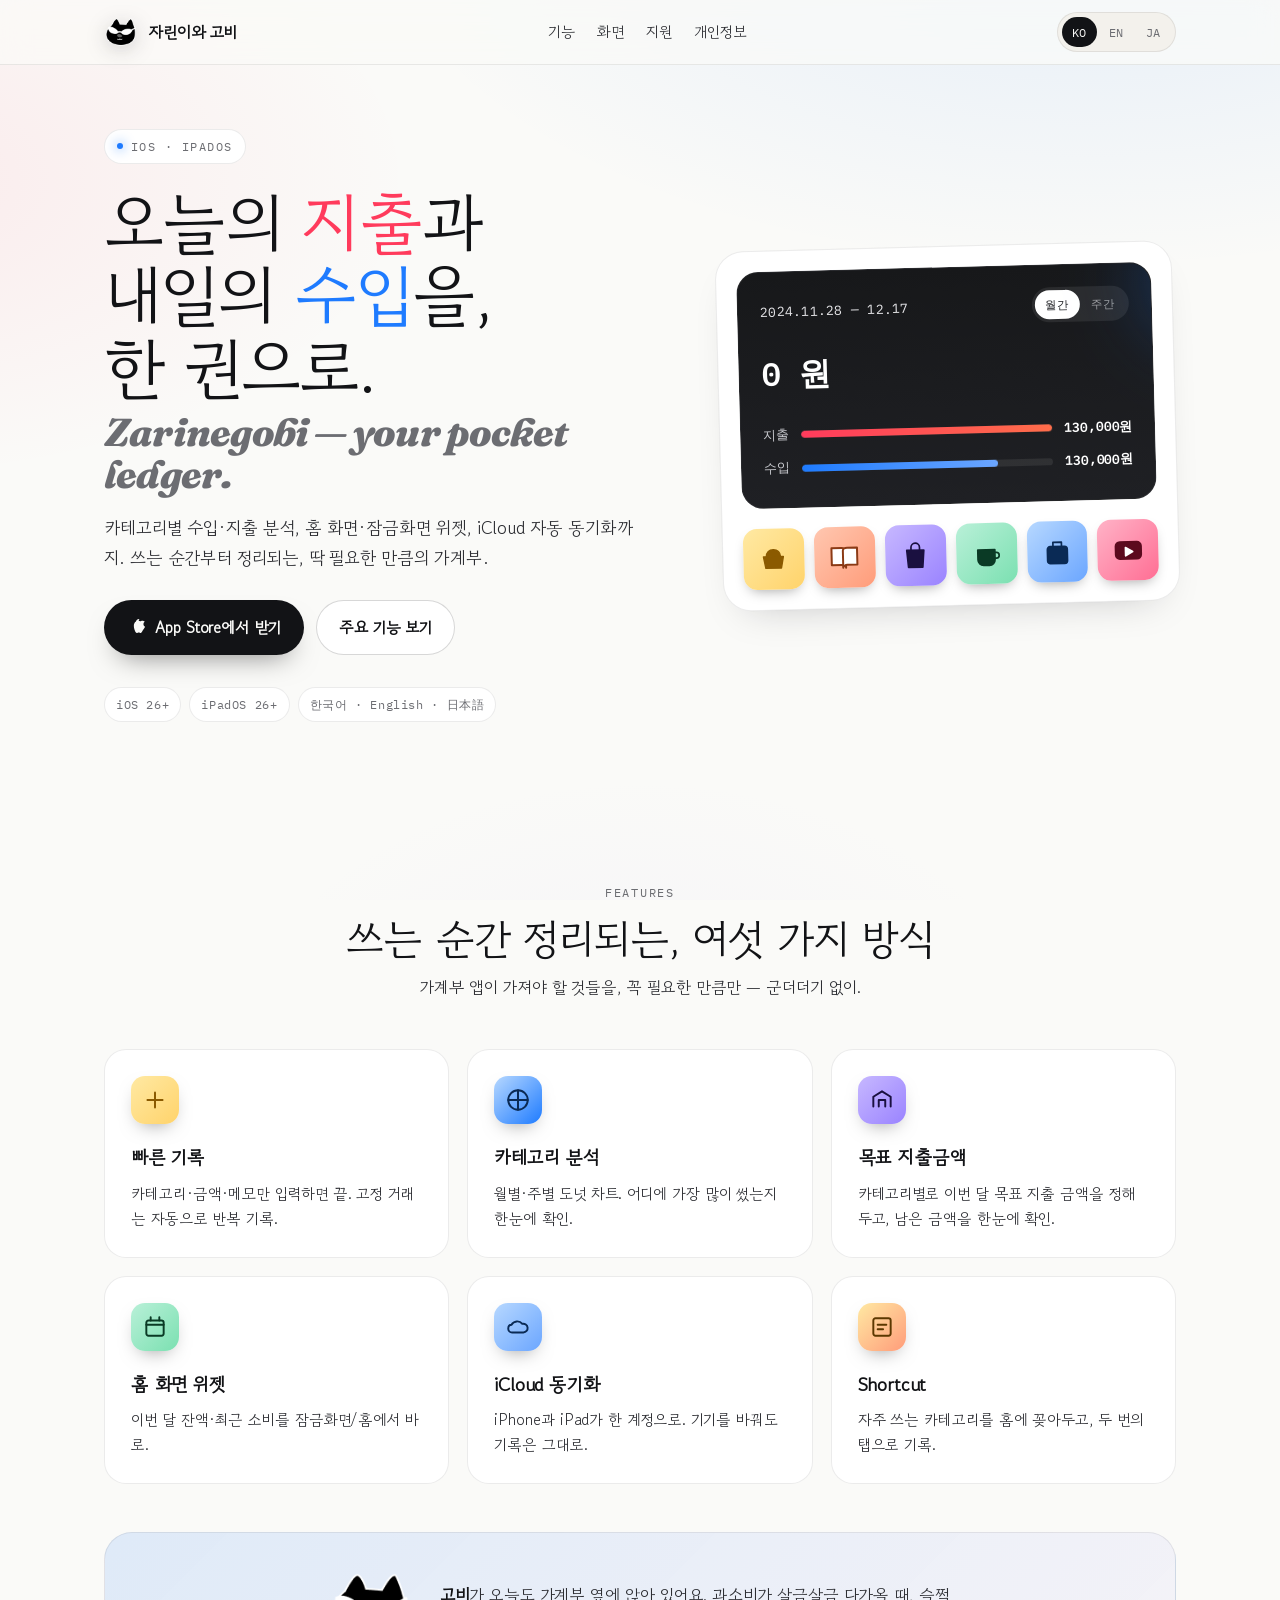
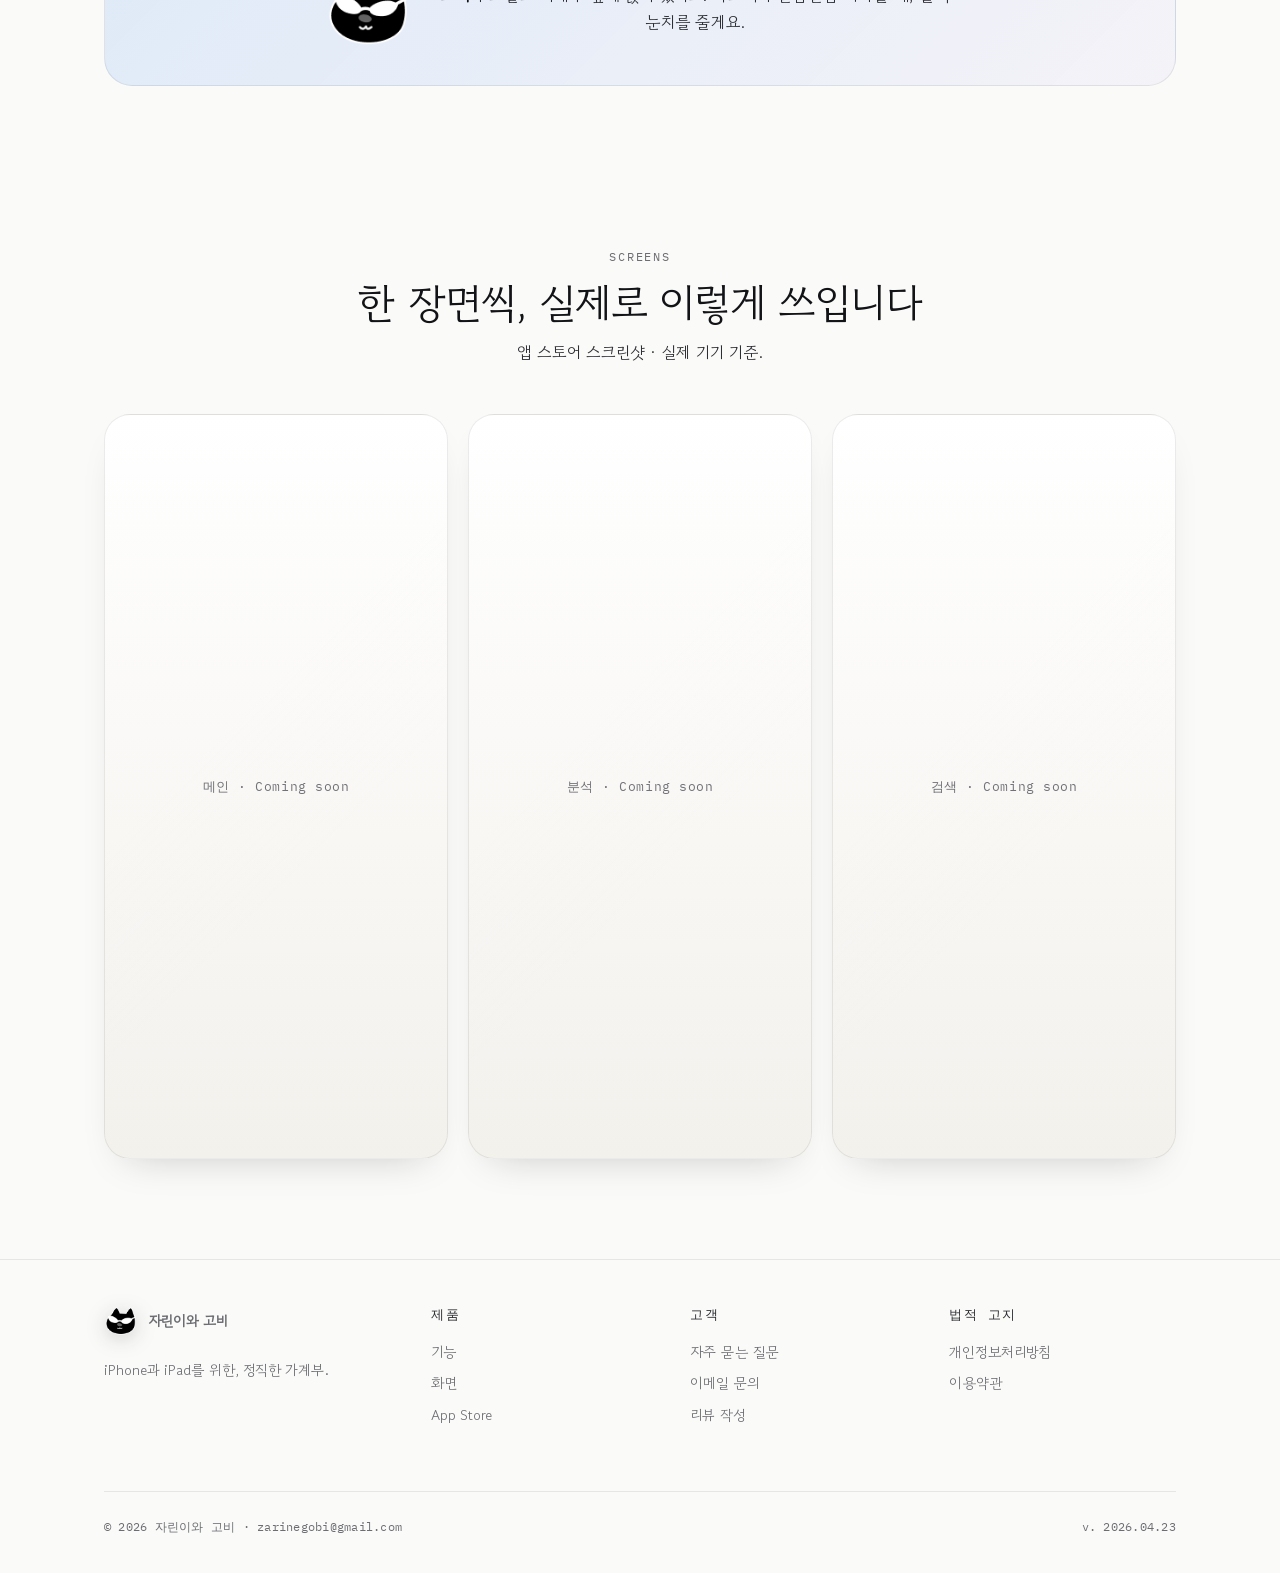
==== index.html @ 00aacf4f "fix: 랜딩 페이지 플랫폼·기능·용어 표기 정정 실제 앱 배포 상태와 웹사이트 주장의 불일치를 해소. 한/영/일 3개 랜딩을 동일한 기준으로 일괄 수정하고 README의 프로젝트" ====
<!DOCTYPE html>
<html lang="ko">
<head>
<meta charset="UTF-8" />
<meta name="viewport" content="width=device-width, initial-scale=1.0, viewport-fit=cover" />
<title>자린이와 고비 — 절약하고 싶은 당신을 위한 가계부</title>
<meta name="description" content="iPhone과 iPad를 위한 가계부. 카테고리 분석, 홈·잠금화면 위젯, iCloud 자동 동기화." />
<meta name="theme-color" content="#0A0A0B" media="(prefers-color-scheme: dark)" />
<meta name="theme-color" content="#FAFAF8" media="(prefers-color-scheme: light)" />
<link rel="canonical" href="https://project-strict-money-checking.github.io/" />
<link rel="alternate" hreflang="ko" href="https://project-strict-money-checking.github.io/" />
<link rel="alternate" hreflang="en" href="https://project-strict-money-checking.github.io/en/" />
<link rel="alternate" hreflang="ja" href="https://project-strict-money-checking.github.io/ja/" />
<link rel="alternate" hreflang="x-default" href="https://project-strict-money-checking.github.io/" />
<meta property="og:type" content="website" />
<meta property="og:locale" content="ko_KR" />
<meta property="og:title" content="자린이와 고비 — 절약하고 싶은 당신을 위한 가계부" />
<meta property="og:description" content="카테고리별 수입·지출 분석, 홈·잠금화면 위젯, iCloud 자동 동기화." />
<meta property="og:url" content="https://project-strict-money-checking.github.io/" />
<meta property="og:site_name" content="자린이와 고비" />
<meta name="twitter:card" content="summary_large_image" />
<link rel="icon" type="image/png" href="/assets/images/gobi.png" />
<link rel="apple-touch-icon" href="/assets/images/gobi.png" />
<link rel="stylesheet" href="/assets/css/style.css" />
</head>
<body>

<!-- ============================== HEADER ============================== -->
<header class="site-header">
  <div class="container">
    <a class="brand" href="/" aria-label="자린이와 고비 홈">
      <img class="brand-mark" src="/assets/images/gobi.png" alt="" width="34" height="34" />
      <span>자린이와 고비</span>
    </a>
    <nav class="nav" aria-label="주요 메뉴">
      <a href="#features">기능</a>
      <a href="#screenshots">화면</a>
      <a href="/support/">지원</a>
      <a href="/privacy/">개인정보</a>
    </nav>
    <div class="lang-switch" aria-label="언어 선택">
      <a href="/" class="active" aria-current="page">KO</a>
      <a href="/en/">EN</a>
      <a href="/ja/">JA</a>
    </div>
  </div>
</header>

<main>

<!-- ============================== HERO ============================== -->
<section class="hero">
  <div class="container hero-grid">
    <div class="hero-copy">
      <span class="eyebrow reveal d1"><span class="dot"></span> iOS · iPadOS</span>
      <h1 class="reveal d2">
        오늘의 <span class="accent-expense">지출</span>과<br />
        내일의 <span class="accent-income">수입</span>을,<br />
        한 권으로.
        <span class="en">Zarinegobi — your pocket ledger.</span>
      </h1>
      <p class="lead reveal d3">
        카테고리별 수입·지출 분석, 홈 화면·잠금화면 위젯, iCloud 자동 동기화까지.
        쓰는 순간부터 정리되는, 딱 필요한 만큼의 가계부.
      </p>
      <div class="cta-row reveal d4">
        <a class="btn btn-primary" href="https://apps.apple.com/app/id6740001506" rel="noopener">
          <svg viewBox="0 0 24 24" fill="currentColor" aria-hidden="true"><path d="M16.365 1.43c0 1.14-.48 2.24-1.25 3.03-.83.86-2.19 1.53-3.32 1.44-.13-1.14.41-2.32 1.21-3.11.87-.86 2.3-1.52 3.36-1.36ZM20.5 17.38c-.55 1.27-1.22 2.51-2.27 2.54-1.04.03-1.38-.62-2.57-.62-1.19 0-1.57.59-2.56.64-1.05.05-1.85-1.37-2.41-2.62-1.66-3.65-2.94-10.31 1.24-12.76 1.03-.61 2.1-.94 3.15-.95 1.02-.02 1.99.69 2.62.69.63 0 1.8-.85 3.04-.72.52.02 1.98.21 2.92 1.58-.08.05-1.75 1.02-1.74 3.04.02 2.42 2.12 3.22 2.15 3.23-.02.06-.33 1.14-1.1 2.26Z"/></svg>
          App Store에서 받기
        </a>
        <a class="btn btn-secondary" href="#features">주요 기능 보기</a>
      </div>
      <div class="platform-badges reveal d5">
        <span>iOS 26+</span>
        <span>iPadOS 26+</span>
        <span>한국어 · English · 日本語</span>
      </div>
    </div>

    <!-- Hero Visual (앱 잔액 카드 재현) -->
    <div class="hero-visual reveal d3" aria-hidden="true">
      <div class="phone-card">
        <div class="balance-card">
          <div class="balance-head">
            <span class="period">2024.11.28 — 12.17</span>
            <span class="toggle-pill"><span class="active">월간</span><span>주간</span></span>
          </div>
          <div class="balance-amount">0 원</div>
          <div class="flow-row">
            <span class="label">지출</span>
            <span class="flow-bar expense"></span>
            <span class="amount">130,000원</span>
          </div>
          <div class="flow-row">
            <span class="label">수입</span>
            <span class="flow-bar income"></span>
            <span class="amount">130,000원</span>
          </div>
        </div>

        <!-- Category chip row (앱 아이콘 팔레트 재현) -->
        <div class="chip-row">
          <div class="chip" style="--c1:#FFE9A3; --c2:#FFD36B" title="식비">
            <svg viewBox="0 0 24 24" fill="#8B5A00" stroke="#8B5A00" stroke-width="1" stroke-linejoin="round"><path d="M5 10h14l-1.5 8h-11L5 10Z"/><path d="M7 10c0-3 2-5 5-5s5 2 5 5"/></svg>
          </div>
          <div class="chip" style="--c1:#FFC7B0; --c2:#FF9C7A" title="교육">
            <svg viewBox="0 0 24 24" fill="none" stroke="#8B3A15" stroke-width="1.4" stroke-linejoin="round"><path d="M3 5h7c1.5 0 3 .8 3 2v12c0-1-1.5-2-3-2H3V5Z" fill="#FFF"/><path d="M21 5h-7c-1.5 0-3 .8-3 2v12c0-1 1.5-2 3-2h7V5Z" fill="#FFF"/></svg>
          </div>
          <div class="chip" style="--c1:#C7B8FF; --c2:#9A83FF" title="쇼핑">
            <svg viewBox="0 0 24 24" fill="#1A1040" stroke="#1A1040" stroke-width="1.2" stroke-linejoin="round"><path d="M6 8h12l-1 12H7L6 8Z" fill="#1A1040"/><path d="M9 8V6a3 3 0 1 1 6 0v2" fill="none" stroke-linecap="round"/></svg>
          </div>
          <div class="chip" style="--c1:#B9F0D8; --c2:#7BE0B1" title="카페">
            <svg viewBox="0 0 24 24" fill="#0A3A25" stroke="#0A3A25" stroke-width="1.2" stroke-linejoin="round"><path d="M6 9h12v7a4 4 0 0 1-4 4h-4a4 4 0 0 1-4-4V9Z"/><path d="M18 11h1a2 2 0 0 1 0 4h-1" fill="none"/></svg>
          </div>
          <div class="chip" style="--c1:#B7D8FF; --c2:#6BA6FF" title="여행">
            <svg viewBox="0 0 24 24" fill="#0A2A55" stroke="#0A2A55" stroke-width="1.2" stroke-linejoin="round"><rect x="5" y="8" width="14" height="12" rx="2"/><path d="M9 8V5h6v3" fill="none" stroke-linecap="round"/></svg>
          </div>
          <div class="chip" style="--c1:#FFB3C7; --c2:#FF6E94" title="구독">
            <svg viewBox="0 0 24 24" fill="#5C0A1E" stroke="#5C0A1E" stroke-width="1.2" stroke-linejoin="round"><rect x="3" y="6" width="18" height="12" rx="3"/><path d="m10 10 5 2.9-5 2.9v-5.8Z" fill="#fff" stroke="#fff"/></svg>
          </div>
        </div>
      </div>
    </div>
  </div>
</section>

<!-- ============================== FEATURES ============================== -->
<section id="features">
  <div class="container">
    <div class="section-head">
      <div class="tag">FEATURES</div>
      <h2>쓰는 순간 정리되는, 여섯 가지 방식</h2>
      <p>가계부 앱이 가져야 할 것들을, 꼭 필요한 만큼만 — 군더더기 없이.</p>
    </div>

    <div class="feature-grid">
      <article class="feature-card reveal d1">
        <span class="feature-icon" style="--c1:#FFE9A3; --c2:#FFD36B">
          <svg viewBox="0 0 24 24" fill="none" stroke="#8B5A00" stroke-width="1.8" stroke-linecap="round" stroke-linejoin="round"><path d="M12 5v14M5 12h14"/></svg>
        </span>
        <h3>빠른 기록</h3>
        <p>카테고리·금액·메모만 입력하면 끝. 고정 거래는 자동으로 반복 기록.</p>
      </article>

      <article class="feature-card reveal d2">
        <span class="feature-icon" style="--c1:#B7D8FF; --c2:#1E7BFF">
          <svg viewBox="0 0 24 24" fill="none" stroke="#0A2A55" stroke-width="1.8" stroke-linecap="round" stroke-linejoin="round"><circle cx="12" cy="12" r="9"/><path d="M12 3v18M3 12h18"/></svg>
        </span>
        <h3>카테고리 분석</h3>
        <p>월별·주별 도넛 차트. 어디에 가장 많이 썼는지 한눈에 확인.</p>
      </article>

      <article class="feature-card reveal d3">
        <span class="feature-icon" style="--c1:#C7B8FF; --c2:#9A83FF">
          <svg viewBox="0 0 24 24" fill="none" stroke="#1A1040" stroke-width="1.8" stroke-linecap="round" stroke-linejoin="round"><path d="M4 18V9l8-5 8 5v9"/><path d="M9 18v-6h6v6"/></svg>
        </span>
        <h3>목표 지출금액</h3>
        <p>카테고리별로 이번 달 목표 지출 금액을 정해 두고, 남은 금액을 한눈에 확인.</p>
      </article>

      <article class="feature-card reveal d4">
        <span class="feature-icon" style="--c1:#B9F0D8; --c2:#7BE0B1">
          <svg viewBox="0 0 24 24" fill="none" stroke="#0A3A25" stroke-width="1.8" stroke-linecap="round" stroke-linejoin="round"><rect x="4" y="6" width="16" height="14" rx="2"/><path d="M8 3v3M16 3v3M4 10h16"/></svg>
        </span>
        <h3>홈 화면 위젯</h3>
        <p>이번 달 잔액·최근 소비를 잠금화면/홈에서 바로.</p>
      </article>

      <article class="feature-card reveal d5">
        <span class="feature-icon" style="--c1:#B7D8FF; --c2:#6BA6FF">
          <svg viewBox="0 0 24 24" fill="none" stroke="#0A2A55" stroke-width="1.8" stroke-linecap="round" stroke-linejoin="round"><path d="M6 10c-2 0-3 1.5-3 3.5S4.5 17 6.5 17H17a4 4 0 1 0-1-7.9A6 6 0 0 0 6 10Z"/></svg>
        </span>
        <h3>iCloud 동기화</h3>
        <p>iPhone과 iPad가 한 계정으로. 기기를 바꿔도 기록은 그대로.</p>
      </article>

      <article class="feature-card reveal d6">
        <span class="feature-icon" style="--c1:#FFE9A3; --c2:#FF9C7A">
          <svg viewBox="0 0 24 24" fill="none" stroke="#5C3800" stroke-width="1.8" stroke-linecap="round" stroke-linejoin="round"><path d="M4 6a2 2 0 0 1 2-2h12a2 2 0 0 1 2 2v12a2 2 0 0 1-2 2H6a2 2 0 0 1-2-2V6Z"/><path d="M8 10h8M8 14h5"/></svg>
        </span>
        <h3>Shortcut</h3>
        <p>자주 쓰는 카테고리를 홈에 꽂아두고, 두 번의 탭으로 기록.</p>
      </article>
    </div>

    <div class="mascot-strip reveal d6">
      <img class="mascot" src="/assets/images/gobi.png" alt="" width="88" height="88" />
      <p>
        <strong>고비</strong>가 오늘도 가계부 옆에 앉아 있어요.
        과소비가 살금살금 다가올 때, 슬쩍 눈치를 줄게요.
      </p>
    </div>
  </div>
</section>

<!-- ============================== SCREENSHOTS ============================== -->
<section id="screenshots">
  <div class="container">
    <div class="section-head">
      <div class="tag">SCREENS</div>
      <h2>한 장면씩, 실제로 이렇게 쓰입니다</h2>
      <p>앱 스토어 스크린샷 · 실제 기기 기준.</p>
    </div>
    <div class="shots">
      <div class="shot" aria-label="메인 화면 스크린샷 준비 중">메인 · Coming soon</div>
      <div class="shot" aria-label="분석 화면 스크린샷 준비 중">분석 · Coming soon</div>
      <div class="shot" aria-label="검색 화면 스크린샷 준비 중">검색 · Coming soon</div>
    </div>
  </div>
</section>

</main>

<!-- ============================== FOOTER ============================== -->
<footer class="site-footer">
  <div class="container">
    <div class="about-col">
      <div class="brand" style="margin-bottom: 10px;">
        <img class="brand-mark" src="/assets/images/gobi.png" alt="" width="34" height="34" />
        <span>자린이와 고비</span>
      </div>
      <p>iPhone과 iPad를 위한, 정직한 가계부.</p>
    </div>
    <div>
      <h4>제품</h4>
      <ul>
        <li><a href="#features">기능</a></li>
        <li><a href="#screenshots">화면</a></li>
        <li><a href="https://apps.apple.com/app/id6740001506" rel="noopener">App Store</a></li>
      </ul>
    </div>
    <div>
      <h4>고객</h4>
      <ul>
        <li><a href="/support/">자주 묻는 질문</a></li>
        <li><a href="mailto:zarinegobi@gmail.com">이메일 문의</a></li>
        <li><a href="https://apps.apple.com/app/id6740001506?action=write-review" rel="noopener">리뷰 작성</a></li>
      </ul>
    </div>
    <div>
      <h4>법적 고지</h4>
      <ul>
        <li><a href="/privacy/">개인정보처리방침</a></li>
        <li><a href="/terms/">이용약관</a></li>
      </ul>
    </div>
    <div class="legal-line">
      <span>© 2026 자린이와 고비 · zarinegobi@gmail.com</span>
      <span>v. 2026.04.23</span>
    </div>
  </div>
</footer>

</body>
</html>
---- assets/css/style.css ----
/* ==========================================================================
   자린이와 고비 — Pocket Ledger
   앱 브랜드 DNA를 웹으로 확장: 다크 우선, 파스텔 칩, 또렷한 레드/블루 시그널
   ========================================================================== */

/* ---------- Fonts ---------- */
@import url("https://fonts.googleapis.com/css2?family=Gowun+Dodum&family=IBM+Plex+Mono:wght@400;500;600&family=Fraunces:opsz,wght@9..144,400;9..144,600;9..144,800&display=swap");

/* ---------- Reset ---------- */
*, *::before, *::after { box-sizing: border-box; }
html, body, h1, h2, h3, h4, h5, h6, p, ul, ol, figure, blockquote { margin: 0; padding: 0; }
ul, ol { list-style: none; }
a { color: inherit; text-decoration: none; }
img, svg { display: block; max-width: 100%; }
button { font: inherit; border: 0; background: none; cursor: pointer; color: inherit; }

/* ---------- Design Tokens ---------- */
:root {
  /* Dark (default) */
  --bg:         #0A0A0B;
  --surface:   #17181A;
  --surface-2: #1F2024;
  --hairline:  rgba(255, 255, 255, 0.08);
  --hairline-strong: rgba(255, 255, 255, 0.14);
  --ink:       #F5F5F7;
  --ink-dim:   #C8C9CE;
  --muted:     #8A8B90;

  /* Financial signals (앱과 동일 톤) */
  --expense:   #FF3B5C;
  --income:    #1E7BFF;

  /* Pastel chips (카테고리 아이콘 계열) */
  --chip-cream:    #FFE9A3;
  --chip-cream-2:  #FFD36B;
  --chip-mint:     #B9F0D8;
  --chip-mint-2:   #7BE0B1;
  --chip-lavender: #C7B8FF;
  --chip-lavender-2:#9A83FF;
  --chip-peach:    #FFC7B0;
  --chip-peach-2:  #FF9C7A;
  --chip-sky:      #B7D8FF;
  --chip-rose:     #FFB3C7;

  /* Radius & shadow */
  --r-sm: 10px;
  --r-md: 16px;
  --r-lg: 22px;
  --r-xl: 28px;
  --r-pill: 999px;
  --shadow-card: 0 1px 0 rgba(255,255,255,0.04) inset, 0 20px 40px -20px rgba(0,0,0,0.6);
  --shadow-hover: 0 1px 0 rgba(255,255,255,0.06) inset, 0 28px 50px -22px rgba(0,0,0,0.7);

  /* Typography scale */
  --font-body: "Gowun Dodum", ui-sans-serif, system-ui, -apple-system, "Apple SD Gothic Neo", sans-serif;
  --font-mono: "IBM Plex Mono", ui-monospace, SFMono-Regular, Menlo, monospace;
  --font-display: "Fraunces", "Gowun Dodum", serif;

  /* Motion */
  --ease: cubic-bezier(0.2, 0.7, 0.2, 1);
}

@media (prefers-color-scheme: light) {
  :root {
    --bg:         #FAFAF8;
    --surface:   #FFFFFF;
    --surface-2: #F3F1EC;
    --hairline:  rgba(10, 10, 11, 0.08);
    --hairline-strong: rgba(10, 10, 11, 0.16);
    --ink:       #121316;
    --ink-dim:   #2D2E33;
    --muted:     #6C6D72;
    --shadow-card: 0 1px 0 rgba(255,255,255,1) inset, 0 18px 40px -24px rgba(20,20,30,0.25);
    --shadow-hover: 0 1px 0 rgba(255,255,255,1) inset, 0 26px 48px -26px rgba(20,20,30,0.35);
  }
}

/* ---------- Base ---------- */
html {
  font-size: 16px;
  scroll-behavior: smooth;
  -webkit-font-smoothing: antialiased;
  -moz-osx-font-smoothing: grayscale;
  text-rendering: optimizeLegibility;
}
body {
  font-family: var(--font-body);
  background: var(--bg);
  color: var(--ink);
  line-height: 1.65;
  letter-spacing: -0.005em;
  min-height: 100vh;
  overflow-x: hidden;
  background-image:
    radial-gradient(1200px 600px at 85% -10%, rgba(30, 123, 255, 0.10), transparent 60%),
    radial-gradient(900px 500px at -10% 20%, rgba(255, 59, 92, 0.08), transparent 60%),
    radial-gradient(700px 500px at 50% 120%, rgba(199, 184, 255, 0.10), transparent 60%);
  background-attachment: fixed;
}

::selection { background: var(--expense); color: #fff; }

/* ---------- Layout ---------- */
.container {
  width: 100%;
  max-width: 1120px;
  margin: 0 auto;
  padding: 0 24px;
}
@media (max-width: 640px) {
  .container { padding: 0 18px; }
}

/* ---------- Header ---------- */
.site-header {
  position: sticky;
  top: 0;
  z-index: 50;
  backdrop-filter: saturate(180%) blur(14px);
  -webkit-backdrop-filter: saturate(180%) blur(14px);
  background: color-mix(in oklab, var(--bg) 78%, transparent);
  border-bottom: 1px solid var(--hairline);
}
.site-header .container {
  display: flex;
  align-items: center;
  justify-content: space-between;
  min-height: 64px;
  gap: 16px;
}
.brand {
  display: inline-flex;
  align-items: center;
  gap: 10px;
  font-weight: 600;
  letter-spacing: -0.01em;
}
.brand-mark {
  width: 34px;
  height: 34px;
  display: inline-block;
  object-fit: contain;
  filter: drop-shadow(0 4px 10px rgba(0, 0, 0, 0.25));
}
@media (prefers-color-scheme: light) {
  .brand-mark { filter: drop-shadow(0 4px 10px rgba(20, 20, 30, 0.18)); }
}
.nav {
  display: flex;
  gap: 22px;
  font-size: 0.94rem;
}
.nav a { color: var(--ink-dim); transition: color 0.2s var(--ease); }
.nav a:hover { color: var(--ink); }
.lang-switch {
  display: inline-flex;
  gap: 2px;
  padding: 4px;
  border-radius: var(--r-pill);
  background: var(--surface-2);
  border: 1px solid var(--hairline);
  font-family: var(--font-mono);
  font-size: 0.78rem;
}
.lang-switch a {
  padding: 5px 10px;
  border-radius: var(--r-pill);
  color: var(--muted);
  letter-spacing: 0.04em;
}
.lang-switch a.active {
  background: var(--ink);
  color: var(--bg);
}
@media (max-width: 720px) {
  .nav { display: none; }
}

/* ---------- Hero ---------- */
.hero {
  padding: 64px 0 80px;
  position: relative;
}
@media (max-width: 720px) { .hero { padding: 40px 0 48px; } }

.hero-grid {
  display: grid;
  grid-template-columns: 1.1fr 0.9fr;
  gap: 56px;
  align-items: center;
}
@media (max-width: 900px) {
  .hero-grid { grid-template-columns: 1fr; gap: 40px; }
}

.eyebrow {
  display: inline-flex;
  align-items: center;
  gap: 8px;
  font-family: var(--font-mono);
  font-size: 0.78rem;
  letter-spacing: 0.12em;
  text-transform: uppercase;
  color: var(--muted);
  padding: 6px 12px;
  border-radius: var(--r-pill);
  background: var(--surface);
  border: 1px solid var(--hairline);
}
.eyebrow .dot {
  width: 6px; height: 6px; border-radius: 50%;
  background: var(--income);
  box-shadow: 0 0 12px var(--income);
  animation: pulse 2.4s var(--ease) infinite;
}
@keyframes pulse {
  0%, 100% { opacity: 1; transform: scale(1); }
  50% { opacity: 0.55; transform: scale(0.85); }
}

.hero h1 {
  font-family: var(--font-body);
  font-size: clamp(2.2rem, 6.2vw, 4.2rem);
  line-height: 1.08;
  letter-spacing: -0.025em;
  margin: 22px 0 18px;
  font-weight: 400;
}
.hero h1 .accent-income { color: var(--income); }
.hero h1 .accent-expense { color: var(--expense); }
.hero h1 .en {
  display: block;
  font-family: var(--font-display);
  font-weight: 800;
  font-style: italic;
  font-size: 0.58em;
  letter-spacing: -0.02em;
  color: var(--muted);
  margin-top: 8px;
}
.hero p.lead {
  font-size: 1.1rem;
  color: var(--ink-dim);
  max-width: 540px;
  margin-bottom: 28px;
}
@media (max-width: 640px) {
  .hero p.lead { font-size: 1rem; }
}

.cta-row {
  display: flex;
  flex-wrap: wrap;
  gap: 12px;
  margin-bottom: 32px;
}
.btn {
  display: inline-flex;
  align-items: center;
  gap: 10px;
  padding: 14px 22px;
  border-radius: var(--r-pill);
  font-weight: 600;
  font-size: 0.98rem;
  transition: transform 0.25s var(--ease), box-shadow 0.25s var(--ease), background 0.2s var(--ease);
  border: 1px solid transparent;
}
.btn-primary {
  background: var(--ink);
  color: var(--bg);
  box-shadow: 0 14px 28px -14px rgba(0,0,0,0.5);
}
.btn-primary:hover { transform: translateY(-2px); box-shadow: 0 22px 36px -16px rgba(0,0,0,0.55); }
.btn-secondary {
  background: var(--surface);
  color: var(--ink);
  border-color: var(--hairline-strong);
}
.btn-secondary:hover { background: var(--surface-2); transform: translateY(-2px); }
.btn svg { width: 18px; height: 18px; }

.platform-badges {
  display: flex;
  flex-wrap: wrap;
  gap: 8px;
  font-family: var(--font-mono);
  font-size: 0.78rem;
  color: var(--muted);
  letter-spacing: 0.05em;
}
.platform-badges span {
  padding: 6px 11px;
  border-radius: var(--r-pill);
  background: var(--surface);
  border: 1px solid var(--hairline);
}

/* ---------- Hero Visual (앱 카드 재현) ---------- */
.hero-visual {
  position: relative;
  perspective: 1200px;
}
.phone-card {
  position: relative;
  padding: 20px;
  background: var(--surface);
  border: 1px solid var(--hairline);
  border-radius: var(--r-xl);
  box-shadow: var(--shadow-card);
  transform: rotate(-1.5deg);
  transition: transform 0.6s var(--ease);
}
.phone-card:hover { transform: rotate(0deg) translateY(-4px); }

.balance-card {
  padding: 22px;
  border-radius: var(--r-lg);
  background: linear-gradient(180deg, #17181A 0%, #1F2024 100%);
  border: 1px solid rgba(255,255,255,0.06);
  position: relative;
  overflow: hidden;
}
.balance-card::before {
  content: "";
  position: absolute;
  inset: -40% -40% auto auto;
  width: 220px; height: 220px;
  background: radial-gradient(circle, rgba(30, 123, 255, 0.35), transparent 65%);
  filter: blur(30px);
  pointer-events: none;
}
.balance-head {
  display: flex;
  align-items: center;
  justify-content: space-between;
  margin-bottom: 18px;
}
.balance-head .period {
  font-family: var(--font-mono);
  font-size: 0.82rem;
  color: #E7E7EA;
  letter-spacing: 0.02em;
}
.toggle-pill {
  display: inline-flex;
  background: rgba(255,255,255,0.08);
  border-radius: var(--r-pill);
  padding: 3px;
  font-family: var(--font-mono);
  font-size: 0.72rem;
}
.toggle-pill span {
  padding: 5px 11px;
  border-radius: var(--r-pill);
  color: rgba(255,255,255,0.55);
}
.toggle-pill span.active { background: #fff; color: #1F2024; }

.balance-amount {
  font-family: var(--font-mono);
  font-size: 2rem;
  font-weight: 600;
  color: #fff;
  letter-spacing: -0.02em;
  margin-bottom: 18px;
}

.flow-row {
  display: grid;
  grid-template-columns: auto 1fr auto;
  gap: 12px;
  align-items: center;
  padding: 6px 0;
  font-family: var(--font-mono);
  font-size: 0.82rem;
}
.flow-row .label { color: #C8C9CE; }
.flow-row .amount { color: #fff; font-weight: 600; }
.flow-bar {
  height: 7px;
  border-radius: 4px;
  background: rgba(255,255,255,0.08);
  overflow: hidden;
  position: relative;
}
.flow-bar::after {
  content: "";
  position: absolute;
  inset: 0 0 0 0;
  border-radius: 4px;
  transform-origin: left;
  animation: barFill 1.6s var(--ease) 0.3s both;
}
.flow-bar.expense::after { background: linear-gradient(90deg, #FF3B5C, #FF6D4A); width: 100%; }
.flow-bar.income::after  { background: linear-gradient(90deg, #1E7BFF, #6BA6FF); width: 78%; }
@keyframes barFill {
  from { transform: scaleX(0); }
  to   { transform: scaleX(1); }
}

/* Category chips under balance card — echoes app's category icons */
.chip-row {
  display: grid;
  grid-template-columns: repeat(6, 1fr);
  gap: 10px;
  margin-top: 20px;
}
@media (max-width: 420px) {
  .chip-row { grid-template-columns: repeat(4, 1fr); }
  .chip-row .chip:nth-child(n+5) { display: none; }
}
.chip {
  aspect-ratio: 1;
  border-radius: 14px;
  display: flex;
  align-items: center;
  justify-content: center;
  background: linear-gradient(135deg, var(--c1), var(--c2));
  box-shadow: 0 6px 14px -6px rgba(0,0,0,0.4);
}
.chip svg { width: 56%; height: 56%; }

/* ---------- Sections ---------- */
section { padding: 80px 0; scroll-margin-top: 72px; }
@media (max-width: 720px) { section { padding: 56px 0; } }

.section-head {
  max-width: 680px;
  margin: 0 auto 48px;
  text-align: center;
}
.section-head .tag {
  font-family: var(--font-mono);
  font-size: 0.78rem;
  letter-spacing: 0.14em;
  text-transform: uppercase;
  color: var(--muted);
  margin-bottom: 12px;
}
.section-head h2 {
  font-size: clamp(1.8rem, 4vw, 2.6rem);
  font-weight: 400;
  letter-spacing: -0.02em;
  line-height: 1.15;
}
.section-head p {
  color: var(--ink-dim);
  margin-top: 12px;
  font-size: 1.02rem;
}

/* ---------- Feature Grid ---------- */
.feature-grid {
  display: grid;
  grid-template-columns: repeat(3, 1fr);
  gap: 18px;
}
@media (max-width: 900px) { .feature-grid { grid-template-columns: repeat(2, 1fr); } }
@media (max-width: 560px) { .feature-grid { grid-template-columns: 1fr; } }

.feature-card {
  padding: 26px;
  border-radius: var(--r-lg);
  background: var(--surface);
  border: 1px solid var(--hairline);
  transition: transform 0.3s var(--ease), box-shadow 0.3s var(--ease), border-color 0.3s var(--ease);
  position: relative;
  overflow: hidden;
}
.feature-card:hover {
  transform: translateY(-3px);
  box-shadow: var(--shadow-hover);
  border-color: var(--hairline-strong);
}
.feature-icon {
  width: 48px;
  height: 48px;
  border-radius: 14px;
  display: inline-flex;
  align-items: center;
  justify-content: center;
  margin-bottom: 18px;
  background: linear-gradient(135deg, var(--c1), var(--c2));
  box-shadow: 0 8px 20px -10px rgba(0,0,0,0.5);
}
.feature-icon svg { width: 26px; height: 26px; }
.feature-card h3 {
  font-size: 1.15rem;
  font-weight: 600;
  letter-spacing: -0.01em;
  margin-bottom: 8px;
}
.feature-card p {
  color: var(--ink-dim);
  font-size: 0.95rem;
}

/* ---------- Screenshots Section ---------- */
.shots {
  display: grid;
  grid-template-columns: repeat(3, 1fr);
  gap: 20px;
}
@media (max-width: 900px) { .shots { grid-template-columns: repeat(2, 1fr); } }
@media (max-width: 560px) { .shots { grid-template-columns: 1fr; } }

.shot {
  aspect-ratio: 9 / 19.5;
  border-radius: 26px;
  background: linear-gradient(180deg, var(--surface) 0%, var(--surface-2) 100%);
  border: 1px solid var(--hairline);
  display: flex;
  align-items: center;
  justify-content: center;
  color: var(--muted);
  font-family: var(--font-mono);
  font-size: 0.82rem;
  letter-spacing: 0.04em;
  position: relative;
  overflow: hidden;
  box-shadow: var(--shadow-card);
  transition: transform 0.3s var(--ease);
}
.shot:hover { transform: translateY(-4px); }
.shot::before {
  content: "";
  position: absolute;
  inset: 0;
  background:
    linear-gradient(135deg, transparent 40%, rgba(255,255,255,0.04) 50%, transparent 60%),
    repeating-linear-gradient(45deg, rgba(255,255,255,0.02) 0 2px, transparent 2px 10px);
  pointer-events: none;
}

/* ---------- Mascot (고비) ---------- */
.mascot-strip {
  margin-top: 48px;
  padding: 32px 24px;
  border-radius: var(--r-xl);
  background: linear-gradient(135deg, rgba(30, 123, 255, 0.12), rgba(199, 184, 255, 0.10));
  border: 1px solid var(--hairline);
  display: flex;
  align-items: center;
  gap: 22px;
  flex-wrap: wrap;
  justify-content: center;
  text-align: center;
}
.mascot-strip .mascot { width: 88px; height: 88px; flex-shrink: 0; }
.mascot-strip p {
  font-size: 1.04rem;
  color: var(--ink-dim);
  max-width: 520px;
}
.mascot-strip strong { color: var(--ink); font-weight: 600; }

/* ---------- Document pages (privacy/terms/support) ---------- */
.doc {
  padding: 60px 0 120px;
}
.doc .container { max-width: 820px; }
.doc header.doc-head {
  padding: 24px 0 40px;
  border-bottom: 1px solid var(--hairline);
  margin-bottom: 40px;
}
.doc .doc-head .tag {
  font-family: var(--font-mono);
  font-size: 0.78rem;
  letter-spacing: 0.14em;
  text-transform: uppercase;
  color: var(--muted);
}
.doc .doc-head h1 {
  font-size: clamp(1.8rem, 4vw, 2.6rem);
  font-weight: 400;
  letter-spacing: -0.02em;
  margin: 12px 0 8px;
}
.doc .doc-head .meta {
  font-family: var(--font-mono);
  font-size: 0.82rem;
  color: var(--muted);
  margin-top: 10px;
}
.doc h2 {
  font-size: 1.35rem;
  font-weight: 600;
  letter-spacing: -0.01em;
  margin: 40px 0 14px;
  padding-top: 16px;
  border-top: 1px solid var(--hairline);
}
.doc h2:first-of-type { border-top: 0; padding-top: 0; }
.doc h3 {
  font-size: 1.05rem;
  font-weight: 600;
  margin: 20px 0 8px;
  color: var(--ink);
}
.doc p, .doc li {
  color: var(--ink-dim);
  font-size: 1rem;
  line-height: 1.8;
}
.doc p { margin-bottom: 14px; }
.doc ul, .doc ol { margin: 8px 0 18px 0; padding-left: 0; }
.doc ul li, .doc ol li {
  position: relative;
  padding-left: 22px;
  margin-bottom: 6px;
}
.doc ul li::before {
  content: "";
  position: absolute;
  left: 6px; top: 0.75em;
  width: 5px; height: 5px;
  border-radius: 50%;
  background: var(--muted);
}
.doc ol { counter-reset: docitem; }
.doc ol > li { counter-increment: docitem; }
.doc ol > li::before {
  content: counter(docitem);
  font-family: var(--font-mono);
  font-size: 0.78rem;
  color: var(--income);
  position: absolute;
  left: 0; top: 0.25em;
  font-weight: 600;
}
.doc a {
  color: var(--income);
  border-bottom: 1px solid color-mix(in oklab, var(--income) 40%, transparent);
  transition: border-color 0.2s var(--ease);
}
.doc a:hover { border-bottom-color: var(--income); }
.doc table {
  width: 100%;
  border-collapse: collapse;
  margin: 18px 0 24px;
  font-size: 0.95rem;
}
.doc th, .doc td {
  padding: 12px 14px;
  border-bottom: 1px solid var(--hairline);
  text-align: left;
  vertical-align: top;
}
.doc th {
  font-weight: 600;
  color: var(--ink);
  font-size: 0.86rem;
  letter-spacing: 0.02em;
  background: var(--surface);
}
.doc blockquote {
  padding: 14px 18px;
  border-left: 3px solid var(--income);
  background: var(--surface);
  border-radius: 0 var(--r-sm) var(--r-sm) 0;
  margin: 18px 0;
  color: var(--ink-dim);
}

/* ---------- Support (FAQ) ---------- */
.faq { display: grid; gap: 12px; }
.faq details {
  background: var(--surface);
  border: 1px solid var(--hairline);
  border-radius: var(--r-md);
  padding: 18px 22px;
  transition: border-color 0.2s var(--ease), background 0.2s var(--ease);
}
.faq details[open] { border-color: var(--hairline-strong); }
.faq summary {
  cursor: pointer;
  list-style: none;
  display: flex;
  justify-content: space-between;
  align-items: center;
  gap: 14px;
  font-weight: 600;
  font-size: 1rem;
  color: var(--ink);
}
.faq summary::-webkit-details-marker { display: none; }
.faq summary::after {
  content: "＋";
  font-family: var(--font-mono);
  color: var(--muted);
  font-size: 1.3rem;
  transition: transform 0.3s var(--ease);
}
.faq details[open] summary::after { content: "−"; }
.faq details > *:not(summary) { margin-top: 12px; color: var(--ink-dim); line-height: 1.75; }

.contact-card {
  margin-top: 40px;
  padding: 28px;
  border-radius: var(--r-lg);
  background: var(--surface);
  border: 1px solid var(--hairline);
  display: grid;
  gap: 14px;
}
.contact-card h3 { font-size: 1.1rem; font-weight: 600; }
.contact-card .contact-row {
  display: flex;
  flex-wrap: wrap;
  gap: 10px;
  align-items: center;
}
.contact-card code {
  font-family: var(--font-mono);
  font-size: 0.92rem;
  padding: 4px 10px;
  background: var(--surface-2);
  border-radius: 6px;
  border: 1px solid var(--hairline);
}

/* ---------- Footer ---------- */
.site-footer {
  border-top: 1px solid var(--hairline);
  padding: 44px 0 36px;
  margin-top: 20px;
  color: var(--muted);
  font-size: 0.9rem;
}
.site-footer .container {
  display: grid;
  grid-template-columns: 1.3fr 1fr 1fr 1fr;
  gap: 32px;
}
@media (max-width: 720px) {
  .site-footer .container { grid-template-columns: 1fr 1fr; }
}
.site-footer h4 {
  font-size: 0.82rem;
  font-family: var(--font-mono);
  letter-spacing: 0.12em;
  text-transform: uppercase;
  color: var(--ink-dim);
  margin-bottom: 14px;
  font-weight: 500;
}
.site-footer ul { display: grid; gap: 8px; }
.site-footer a { color: var(--muted); transition: color 0.2s var(--ease); }
.site-footer a:hover { color: var(--ink); }
.site-footer .about-col p { margin-top: 10px; max-width: 280px; }
.legal-line {
  grid-column: 1 / -1;
  margin-top: 32px;
  padding-top: 24px;
  border-top: 1px solid var(--hairline);
  display: flex;
  flex-wrap: wrap;
  justify-content: space-between;
  gap: 12px;
  font-family: var(--font-mono);
  font-size: 0.78rem;
  letter-spacing: 0.02em;
}

/* ---------- Stagger reveal on load ---------- */
.reveal { opacity: 0; transform: translateY(10px); animation: reveal 0.8s var(--ease) forwards; }
@keyframes reveal {
  to { opacity: 1; transform: translateY(0); }
}
.reveal.d1 { animation-delay: 0.05s; }
.reveal.d2 { animation-delay: 0.15s; }
.reveal.d3 { animation-delay: 0.25s; }
.reveal.d4 { animation-delay: 0.35s; }
.reveal.d5 { animation-delay: 0.45s; }
.reveal.d6 { animation-delay: 0.55s; }

@media (prefers-reduced-motion: reduce) {
  .reveal { opacity: 1; transform: none; animation: none; }
  .flow-bar::after { animation: none; transform: scaleX(1); }
  .eyebrow .dot { animation: none; }
  * { scroll-behavior: auto; }
}

/* ---------- Utility ---------- */
.mono { font-family: var(--font-mono); }
.text-expense { color: var(--expense); }
.text-income { color: var(--income); }
.hr-hairline { height: 1px; background: var(--hairline); border: 0; margin: 32px 0; }
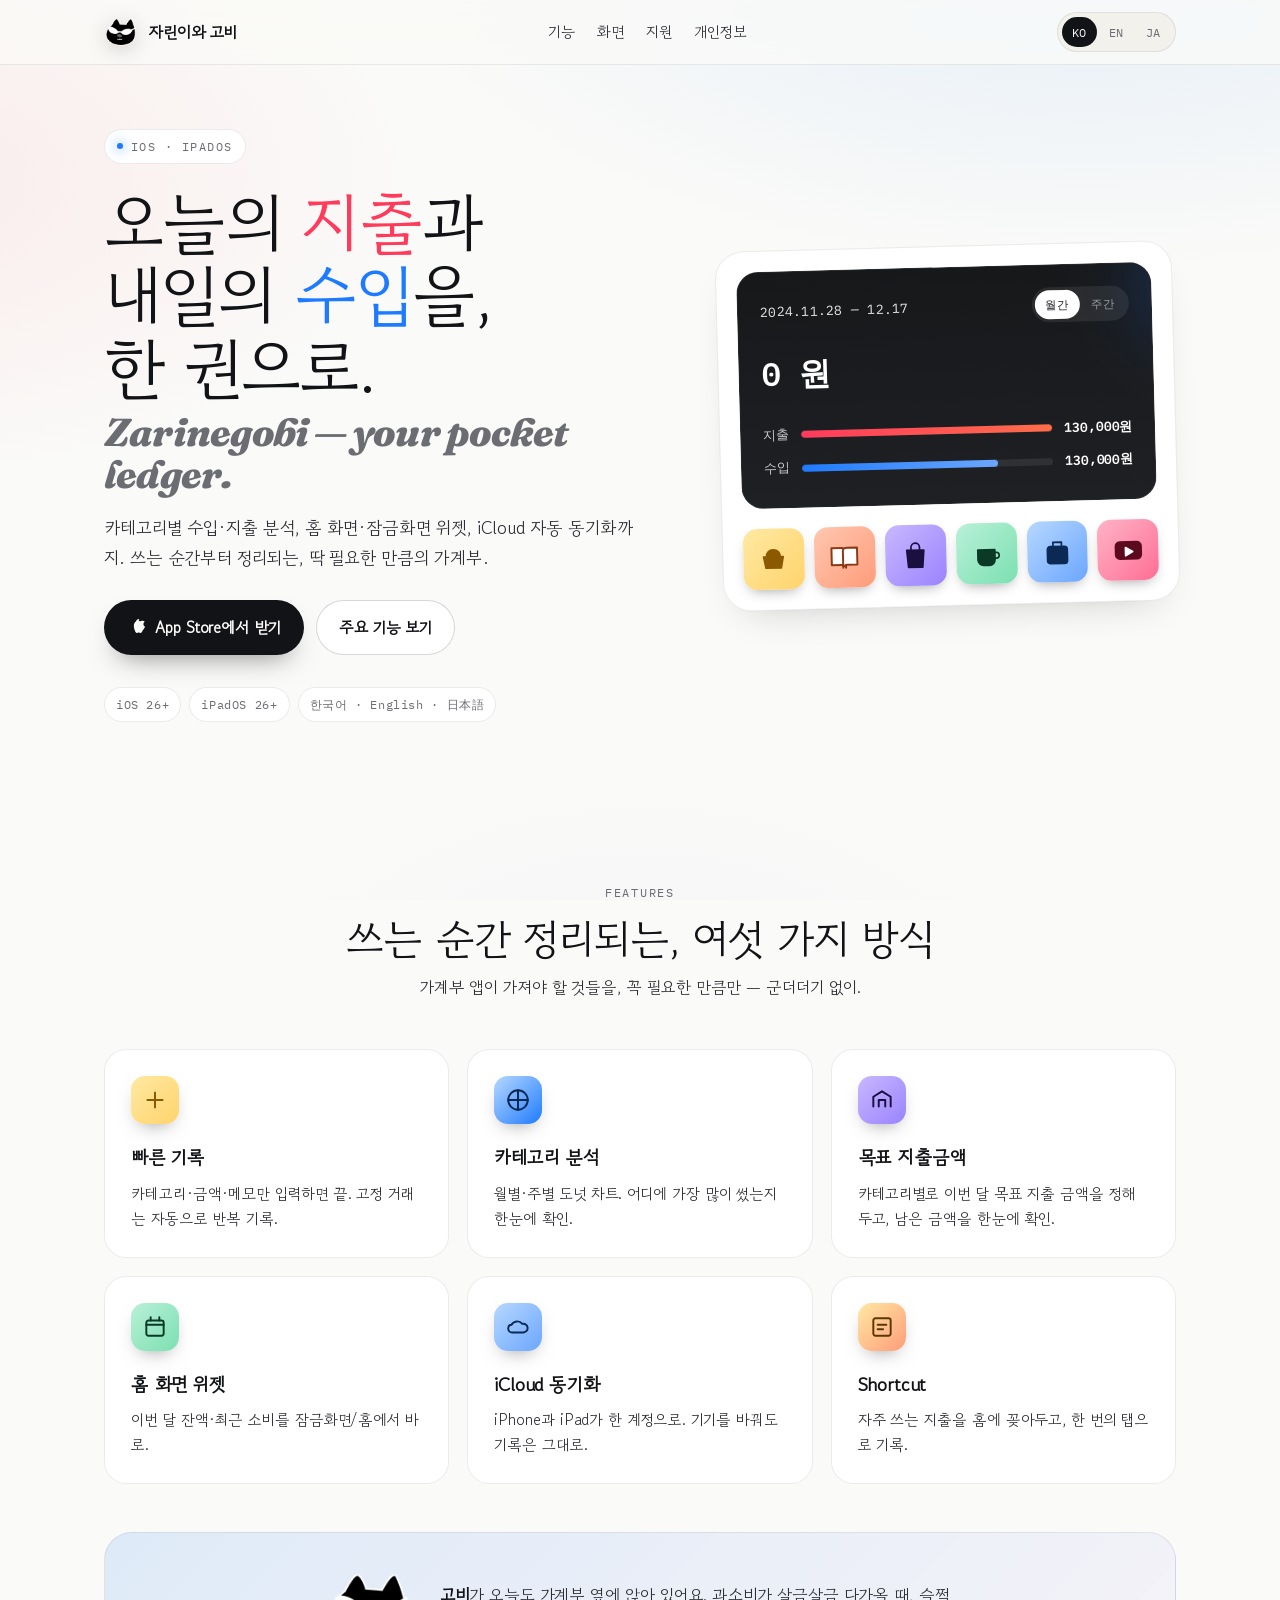
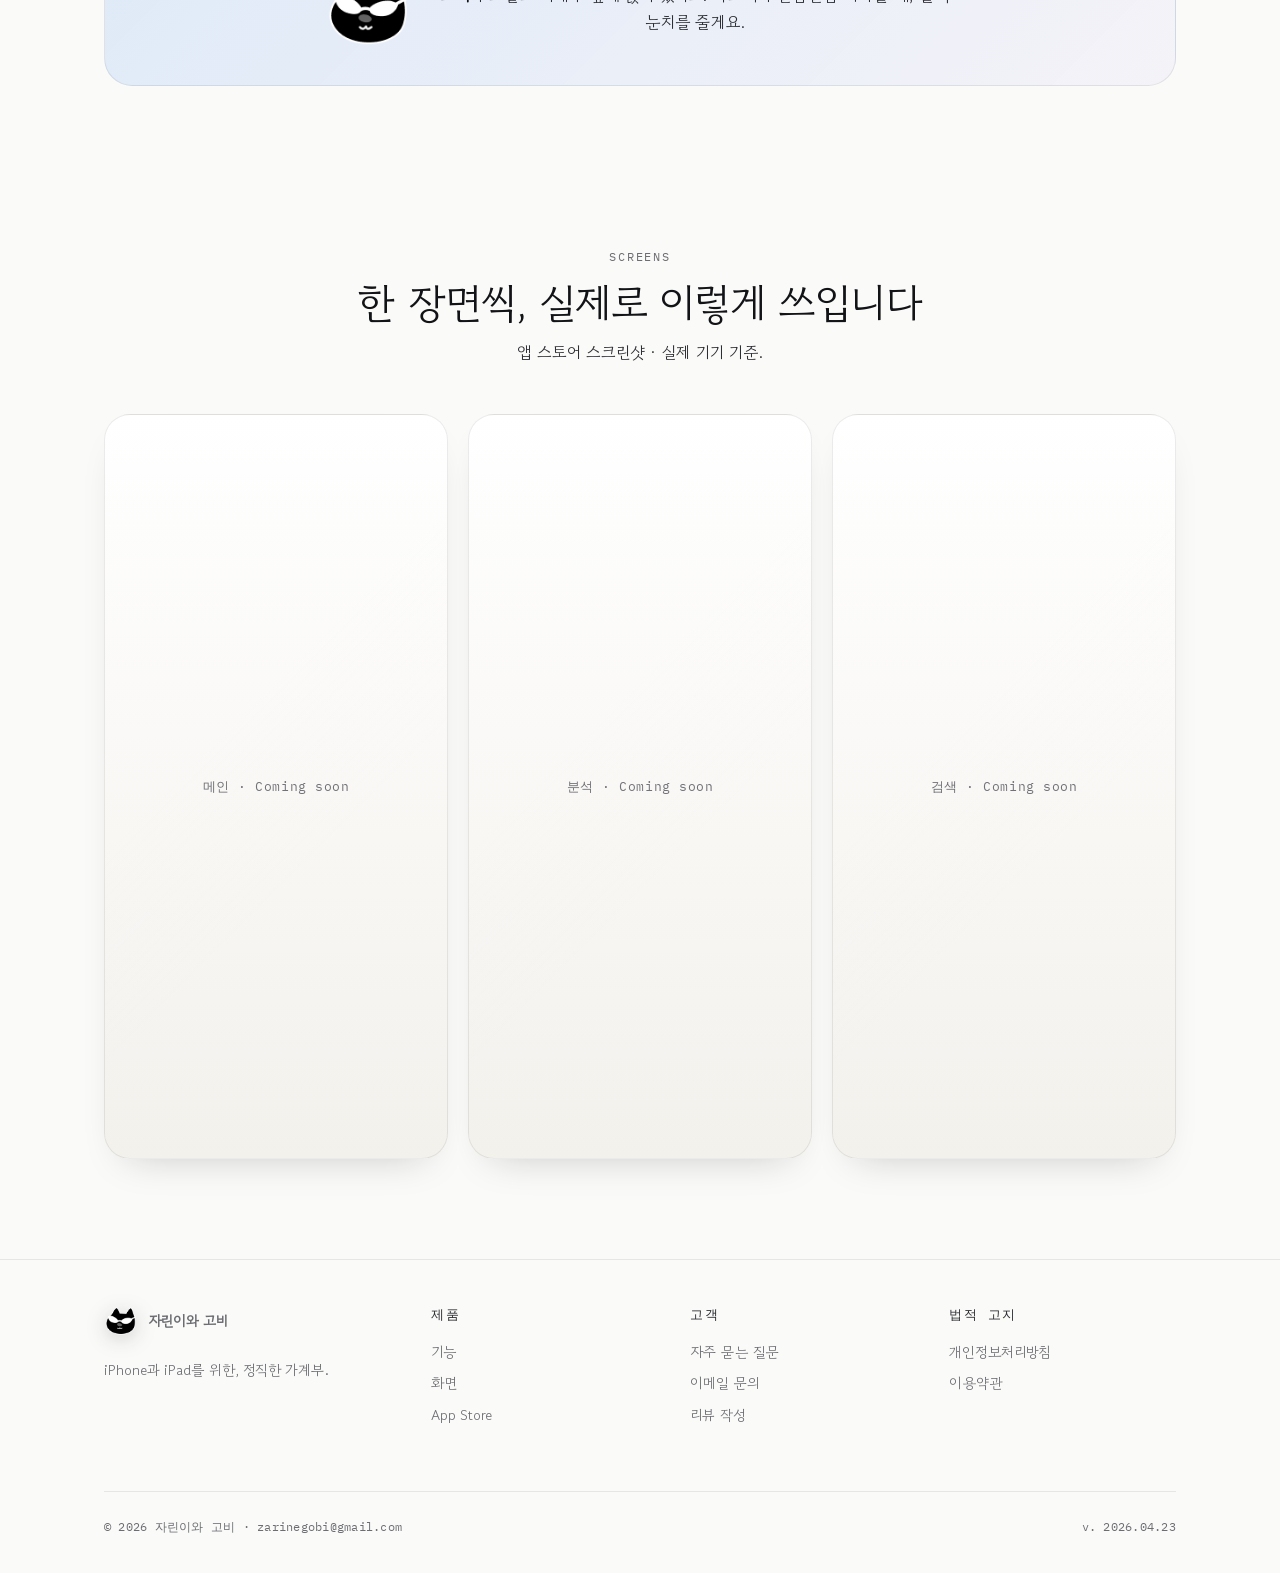
==== commit 02c8ef4a: "fix: Shortcut 카드 문구를 실제 동작에 맞춰 정정 앱의 Shortcut은 "카테고리 프리셋"이 아니라 "자주 쓰는 지출 프리셋"이며, 홈 화면 ShortcutListWi" ====
--- a/index.html
+++ b/index.html
@@ -179,7 +179,7 @@
           <svg viewBox="0 0 24 24" fill="none" stroke="#5C3800" stroke-width="1.8" stroke-linecap="round" stroke-linejoin="round"><path d="M4 6a2 2 0 0 1 2-2h12a2 2 0 0 1 2 2v12a2 2 0 0 1-2 2H6a2 2 0 0 1-2-2V6Z"/><path d="M8 10h8M8 14h5"/></svg>
         </span>
         <h3>Shortcut</h3>
-        <p>자주 쓰는 카테고리를 홈에 꽂아두고, 두 번의 탭으로 기록.</p>
+        <p>자주 쓰는 지출을 홈에 꽂아두고, 한 번의 탭으로 기록.</p>
       </article>
     </div>
 
